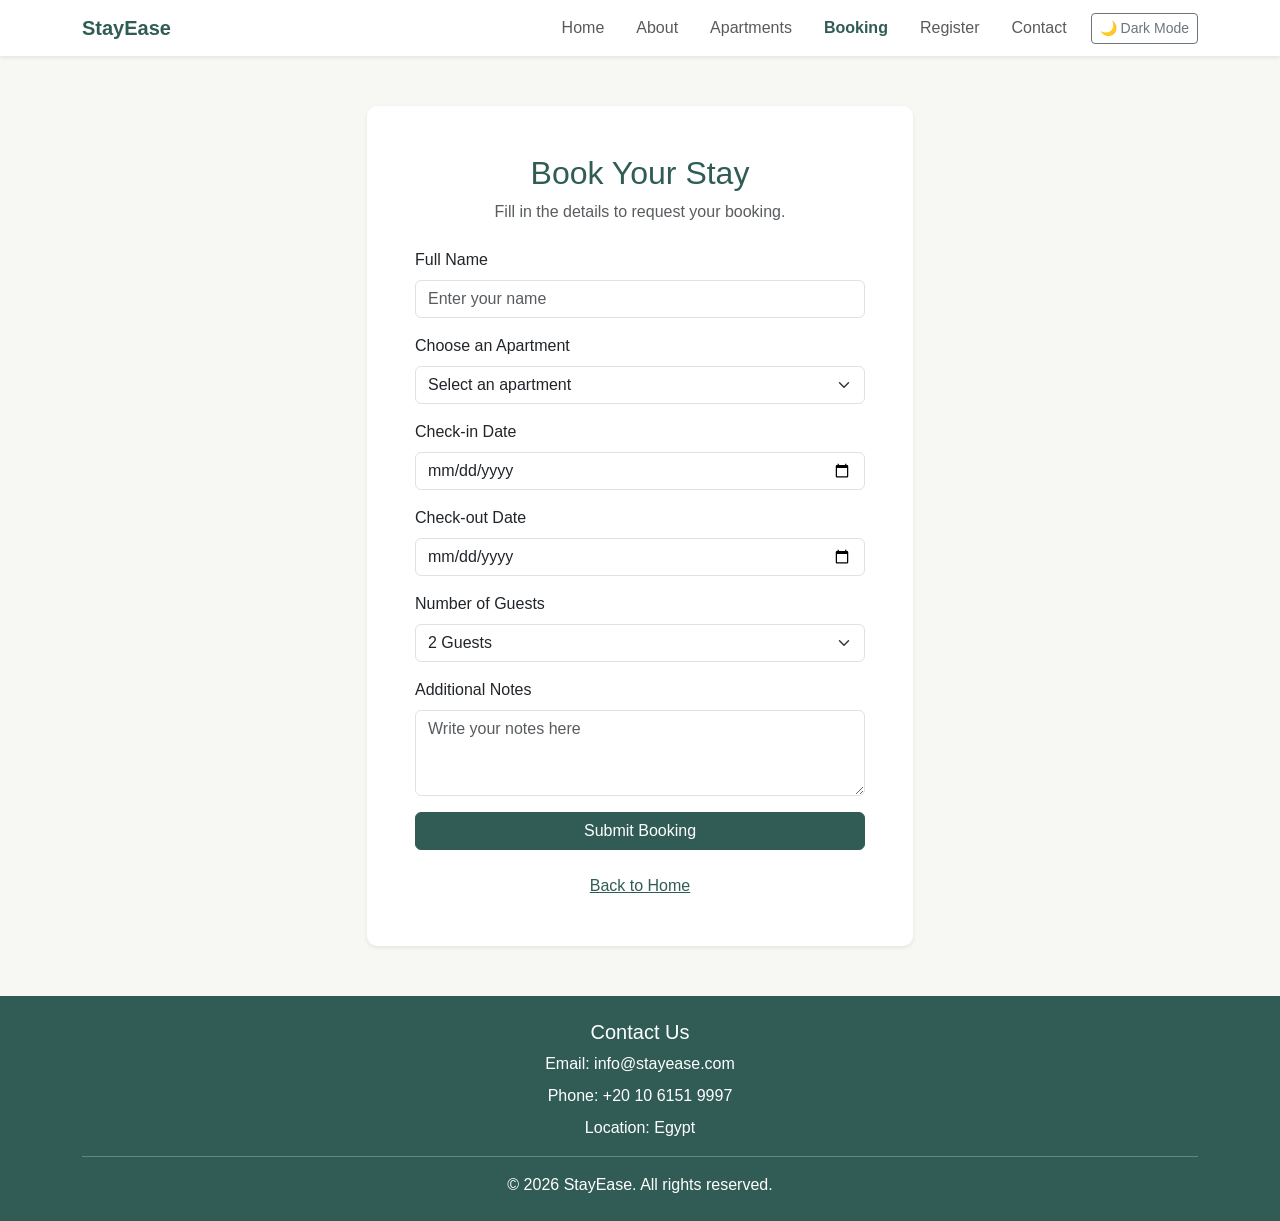
==== stayease/booking.html @ bee14d35 "final-project" ====
<!doctype html>
<html lang="en" data-bs-theme="light">
  <head>
    <meta charset="UTF-8" />
    <meta name="viewport" content="width=device-width, initial-scale=1.0" />
    <title>StayEase - Booking</title>

    <link
      href="https://cdn.jsdelivr.net/npm/bootstrap@5.3.8/dist/css/bootstrap.min.css"
      rel="stylesheet"
      integrity="sha384-sRIl4kxILFvY47J16cr9ZwB07vP4J8+LH7qKQnuqkuIAvNWLzeN8tE5YBujZqJLB"
      crossorigin="anonymous"
    />
    <link rel="stylesheet" href="./style.css" />

    <!-- In the head on purpose: applies the saved theme before the page is drawn -->
    <script src="./theme.js"></script>
  </head>
  <body class="d-flex flex-column min-vh-100">
    <!-- Navbar -->
    <nav class="navbar navbar-expand-lg bg-body shadow-sm">
      <div class="container">
        <a class="navbar-brand fw-bold" href="index.html">StayEase</a>

        <button
          class="navbar-toggler"
          type="button"
          data-bs-toggle="collapse"
          data-bs-target="#navbarMenu"
          aria-controls="navbarMenu"
          aria-expanded="false"
          aria-label="Toggle navigation"
        >
          <span class="navbar-toggler-icon"></span>
        </button>

        <div class="collapse navbar-collapse" id="navbarMenu">
          <ul class="navbar-nav ms-auto align-items-lg-center gap-lg-3">
            <li class="nav-item">
              <a class="nav-link" href="index.html">Home</a>
            </li>
            <li class="nav-item">
              <a class="nav-link" href="index.html#about">About</a>
            </li>
            <li class="nav-item">
              <a class="nav-link" href="index.html#apartments">Apartments</a>
            </li>
            <li class="nav-item">
              <a class="nav-link active" aria-current="page" href="booking.html"
                >Booking</a
              >
            </li>
            <li class="nav-item">
              <a class="nav-link" href="register.html">Register</a>
            </li>
            <li class="nav-item">
              <a class="nav-link" href="contact.html">Contact</a>
            </li>
          </ul>

          <button
            class="btn btn-outline-secondary btn-sm ms-lg-3 my-2 my-lg-0"
            id="themeBtn"
            type="button"
          >
            🌙 Dark Mode
          </button>
        </div>
      </div>
    </nav>

    <main class="flex-grow-1">
      <!-- Booking Form -->
      <section class="form-section">
        <div class="container">
          <div class="row justify-content-center">
            <div class="col-12 col-md-8 col-lg-6">
              <div class="card shadow-sm border-0">
                <div class="card-body p-4 p-md-5">
                  <h2 class="section-title text-center mb-2">Book Your Stay</h2>

                  <p class="text-body-secondary text-center mb-4">
                    Fill in the details to request your booking.
                  </p>

                  <form id="bookingForm" action="#" method="post" novalidate>
                    <div class="mb-3">
                      <label for="guest-name" class="form-label">
                        Full Name
                      </label>

                      <input
                        type="text"
                        class="form-control"
                        id="guest-name"
                        name="guest-name"
                        placeholder="Enter your name"
                        minlength="2"
                        autocomplete="name"
                        required
                      />

                      <div class="invalid-feedback">
                        Please enter your name (at least 2 characters).
                      </div>
                    </div>

                    <div class="mb-3">
                      <label for="apartment" class="form-label">
                        Choose an Apartment
                      </label>

                      <select
                        class="form-select"
                        id="apartment"
                        name="apartment"
                        required
                      >
                        <option value="" selected disabled>
                          Select an apartment
                        </option>

                        <optgroup label="Popular Apartments">
                          <option value="modern" data-price="50">
                            Modern Apartment - $50/night
                          </option>
                          <option value="luxury" data-price="80">
                            Luxury Apartment - $80/night
                          </option>
                          <option value="cozy" data-price="65">
                            Cozy Apartment - $65/night
                          </option>
                        </optgroup>

                        <optgroup label="Luxury Units">
                          <option value="penthouse" data-price="120">
                            Luxury Penthouse - $120/night
                          </option>
                          <option value="villa" data-price="210">
                            Beachfront Villa - $210/night
                          </option>
                          <option value="studio" data-price="75">
                            Garden Studio - $75/night
                          </option>
                          <option value="sunlit" data-price="120">
                            Sunlit Modern Apartment - $120/night
                          </option>
                          <option value="seaside" data-price="200">
                            Seaside Villa - $200/night
                          </option>
                          <option value="elegant" data-price="130">
                            Elegant City Apartment - $130/night
                          </option>
                        </optgroup>
                      </select>

                      <div class="invalid-feedback">
                        Please choose an apartment.
                      </div>
                    </div>

                    <div class="mb-3">
                      <label for="checkin" class="form-label">
                        Check-in Date
                      </label>

                      <input
                        type="date"
                        class="form-control"
                        id="checkin"
                        name="checkin"
                        required
                      />

                      <div class="invalid-feedback">
                        Please choose a check-in date (today or later).
                      </div>
                    </div>

                    <div class="mb-3">
                      <label for="checkout" class="form-label">
                        Check-out Date
                      </label>

                      <input
                        type="date"
                        class="form-control"
                        id="checkout"
                        name="checkout"
                        required
                      />

                      <div class="invalid-feedback">
                        Please choose a check-out date after your check-in date.
                      </div>
                    </div>

                    <div class="mb-3">
                      <label for="guests" class="form-label">
                        Number of Guests
                      </label>

                      <select
                        class="form-select"
                        id="guests"
                        name="guests"
                        required
                      >
                        <option value="1">1 Guest</option>
                        <option value="2" selected>2 Guests</option>
                        <option value="3">3 Guests</option>
                        <option value="4">4 Guests</option>
                        <option value="5">5 Guests</option>
                      </select>
                    </div>

                    <div class="mb-3">
                      <label for="notes" class="form-label">
                        Additional Notes
                      </label>

                      <textarea
                        class="form-control"
                        id="notes"
                        name="notes"
                        rows="3"
                        placeholder="Write your notes here"
                      ></textarea>
                    </div>

                    <!-- Filled in by booking.js once the apartment and dates are chosen -->
                    <div
                      id="bookingSummary"
                      class="alert alert-secondary d-none mb-4"
                      role="status"
                    ></div>

                    <button type="submit" class="btn main-btn w-100">
                      Submit Booking
                    </button>

                    <div
                      id="bookingSuccess"
                      class="alert alert-success mt-3 mb-0 d-none"
                      role="alert"
                    >
                      Your booking request has been received. We will contact
                      you soon.
                    </div>
                  </form>

                  <p class="text-center mt-4 mb-0">
                    <a href="index.html" class="back-link">Back to Home</a>
                  </p>
                </div>
              </div>
            </div>
          </div>
        </div>
      </section>
    </main>

    <!-- Footer -->
    <footer class="text-center py-4">
      <div class="container">
        <h5>Contact Us</h5>

        <p class="mb-2">
          Email:
          <a href="mailto:info@stayease.com">info@stayease.com</a>
        </p>

        <p class="mb-2">
          Phone:
          <a href="tel:+201061519997">+20 10 6151 9997</a>
        </p>

        <p class="mb-3">Location: Egypt</p>

        <hr />

        <p class="mb-0">&copy; 2026 StayEase. All rights reserved.</p>
      </div>
    </footer>

    <script src="https://cdn.jsdelivr.net/npm/bootstrap@5.3.8/dist/js/bootstrap.bundle.min.js"></script>
    <script src="./booking.js"></script>
  </body>
</html>
---- stayease/style.css ----
/* =========================================================
   StayEase - one stylesheet for every page
   (replaces the old style.css + main.css + theme.css)

   1. Colors (light + dark)
   2. Base
   3. Navbar
   4. Buttons
   5. Hero
   6. Cards
   7. Forms
   8. Contact page
   9. Footer
   ========================================================= */


/* ---------- 1. Colors ----------
   Light mode is the default. Dark mode uses Bootstrap's own
   data-bs-theme="dark" (set on <html> by theme.js), so we only
   change the colors here - no !important needed. */
:root {
    --brand: #315c55;          /* buttons */
    --brand-hover: #427a70;
    --brand-text: #315c55;     /* green used for text and links */
    --page-bg: #f7f7f4;
    --soft-bg: #e7efeb;
    --card-bg: #ffffff;
    --focus-ring: rgba(49, 92, 85, 0.15);
}

[data-bs-theme="dark"] {
    --brand: #3a7566;
    --brand-hover: #428070;
    --brand-text: #8fc7b5;
    --page-bg: #181c1b;
    --soft-bg: #202725;
    --card-bg: #272e2b;
    --focus-ring: rgba(143, 199, 181, 0.25);

    --bs-body-bg: #181c1b;
    --bs-body-bg-rgb: 24, 28, 27;
    --bs-body-color: #e8eeee;
    --bs-body-color-rgb: 232, 238, 238;
    --bs-border-color: #46534e;
}


/* ---------- 2. Base ---------- */
body {
    font-family: Arial, sans-serif;
    background-color: var(--page-bg);
}

.section-title,
.card-title,
.price,
.back-link {
    color: var(--brand-text);
}

.back-link:hover {
    color: var(--brand-text);
    text-decoration: underline;
}


/* ---------- 3. Navbar ----------
   We change Bootstrap's own navbar variables instead of fighting
   its selectors, so brand, hover and active colors just work. */
.navbar {
    --bs-navbar-brand-color: var(--brand-text);
    --bs-navbar-brand-hover-color: var(--brand-text);
    --bs-navbar-hover-color: var(--brand-text);
    --bs-navbar-active-color: var(--brand-text);
}

.navbar .nav-link {
    border-radius: 5px;
    transition: color 0.3s, background-color 0.3s;
}

.navbar .nav-link:hover {
    background-color: var(--soft-bg);
}

.navbar .nav-link.active {
    font-weight: 600;
}

/* The hamburger icon is a dark SVG, so flip it in dark mode */
[data-bs-theme="dark"] .navbar-toggler-icon {
    filter: invert(1);
}


/* ---------- 4. Buttons ----------
   Bootstrap's .btn:hover resets the background, so a custom button
   must set Bootstrap's button variables, not plain background/color. */
.main-btn {
    --bs-btn-color: #fff;
    --bs-btn-bg: var(--brand);
    --bs-btn-border-color: var(--brand);

    --bs-btn-hover-color: #fff;
    --bs-btn-hover-bg: var(--brand-hover);
    --bs-btn-hover-border-color: var(--brand-hover);

    --bs-btn-active-color: #fff;
    --bs-btn-active-bg: var(--brand-hover);
    --bs-btn-active-border-color: var(--brand-hover);

    --bs-btn-focus-shadow-rgb: 66, 122, 112;
}


/* ---------- 5. Hero ---------- */
.hero {
    min-height: 500px;
    padding: 120px 20px;

    display: flex;
    flex-direction: column;
    justify-content: center;
    align-items: center;

    background-image:
        linear-gradient(rgba(20, 40, 35, 0.45), rgba(20, 40, 35, 0.45)),
        url("./city.jpg");
    background-size: cover;
    background-position: center;
    background-repeat: no-repeat;
}

.hero h1 {
    font-size: clamp(2rem, 5vw, 2.8rem);
    font-weight: bold;
    margin-bottom: 20px;
}

.hero p {
    font-size: 18px;
    margin-bottom: 25px;
}

/* A thin light outline so the green button stays visible on the photo */
.hero .main-btn {
    --bs-btn-border-color: rgba(255, 255, 255, 0.7);
    --bs-btn-hover-border-color: #fff;
}


/* ---------- 6. Cards ---------- */
.card {
    --bs-card-bg: var(--card-bg);
    border-radius: 8px;
    overflow: hidden;
}

.apartment-img {
    height: 220px;
    object-fit: cover;
}

.unit-card {
    border-radius: 12px;
    transition: transform 0.3s ease, box-shadow 0.3s ease;
}

.unit-card:hover {
    transform: translateY(-6px);
    /* !important because Bootstrap's .shadow-sm is !important too */
    box-shadow: 0 12px 24px rgba(0, 0, 0, 0.12) !important;
}

.unit-img {
    height: 200px;
    object-fit: cover;
}

.badge {
    font-size: 0.75rem;
    padding: 6px 12px;
    border-radius: 20px;
}

@media (prefers-reduced-motion: reduce) {
    .unit-card,
    .navbar .nav-link {
        transition: none;
    }

    .unit-card:hover {
        transform: none;
    }
}


/* ---------- 7. Forms (booking + register) ---------- */
.form-section {
    padding: 50px 0;
}

.form-section .card {
    border-radius: 10px;
}

.form-control:focus,
.form-select:focus {
    border-color: var(--brand-text);
    box-shadow: 0 0 0 0.2rem var(--focus-ring);
}


/* ---------- 8. Contact page ---------- */
.contact {
    padding: 50px 10px 120px;
    background-color: var(--soft-bg);
    color: var(--brand-text);
}

.contact h1 {
    font-family: Georgia, serif;
    margin-bottom: 15px;
}

.contact h3 {
    font-family: Georgia, serif;
    font-size: 20px;
    margin-bottom: 20px;
}

.contact-info p {
    margin-bottom: 30px;
}

.contact-info p i {
    font-size: 22px;
    margin-right: 8px;
}

.contact-info p a {
    color: inherit;
}

.social {
    display: inline-block;
    margin-top: 10px;
    margin-right: 6px;
    padding: 4px 8px;
    color: var(--brand-text);
    border: 2px solid var(--brand-text);
    border-radius: 5px;
    text-decoration: none;
    transition: color 0.3s, background-color 0.3s;
}

.social:hover {
    color: #fff;
    background-color: var(--brand);
    border-color: var(--brand);
}

.contact-form {
    padding: 25px;
    background-color: var(--card-bg);
    border: 1px solid var(--bs-border-color);
    border-radius: 10px;
}


/* ---------- 9. Footer ---------- */
footer {
    background-color: #315c55;
    color: #fff;
}

footer a {
    color: #fff;
    text-decoration: none;
}

footer a:hover {
    color: #fff;
    text-decoration: underline;
}

footer hr {
    border-color: #fff;
}
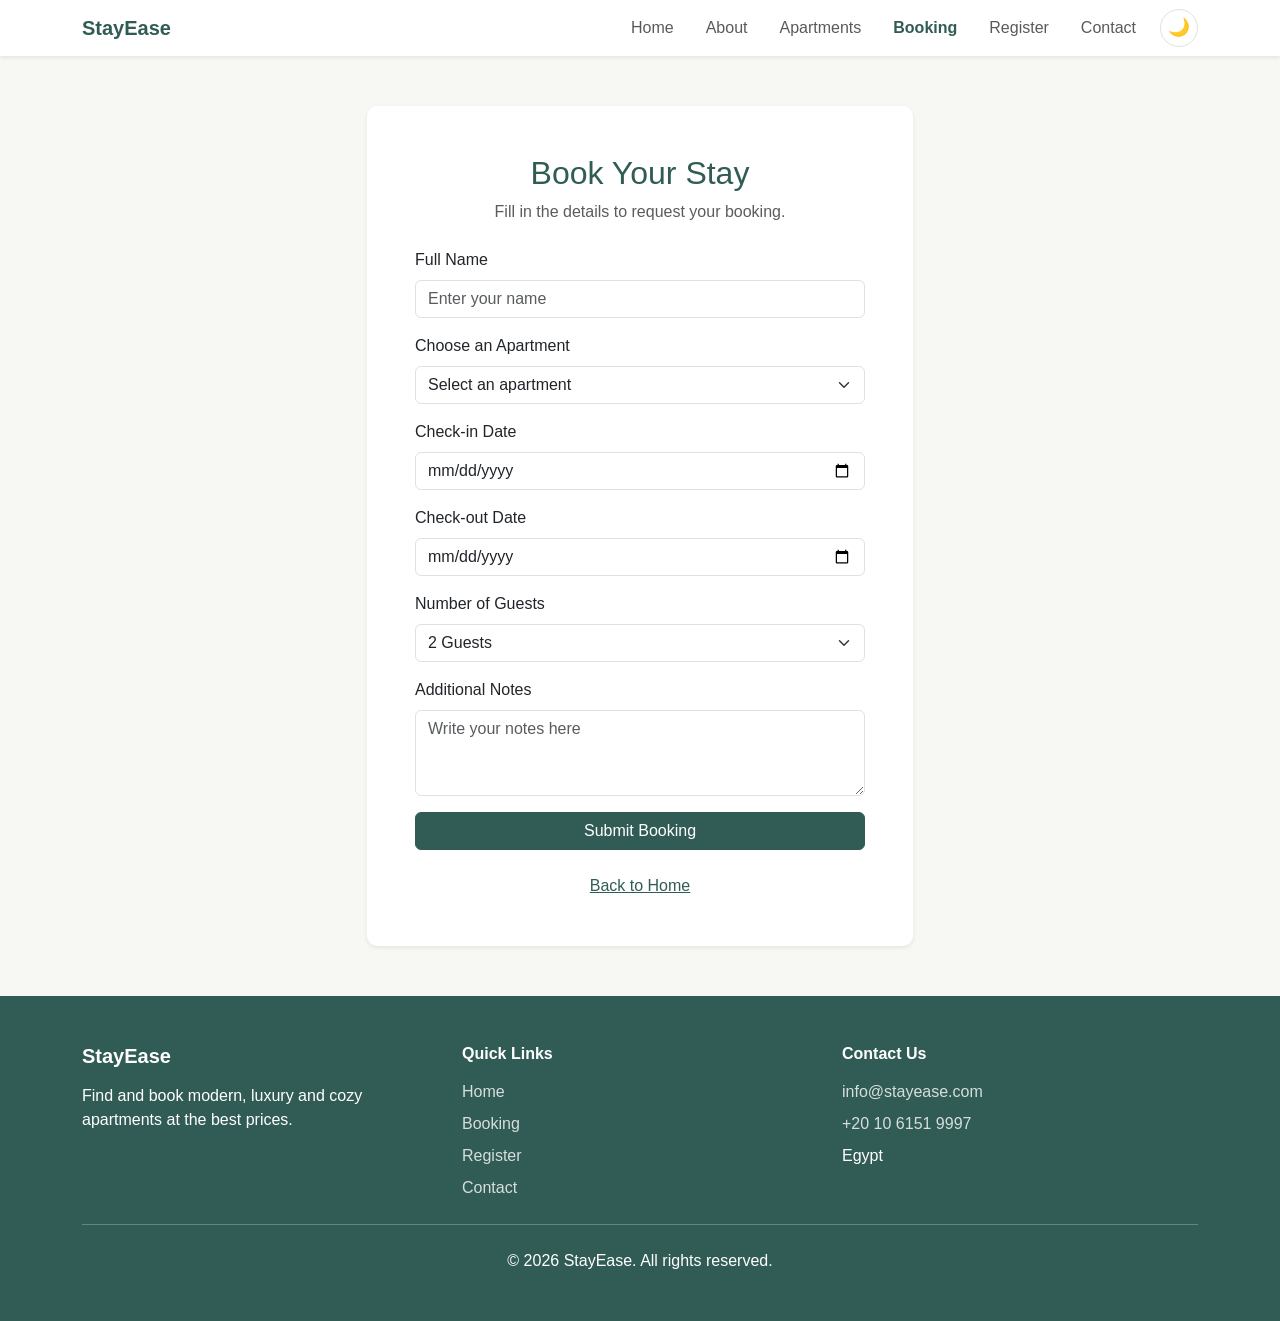
==== commit 9234ad24: "final edit" ====
--- a/stayease/booking.html
+++ b/stayease/booking.html
@@ -59,11 +59,13 @@
           </ul>
 
           <button
-            class="btn btn-outline-secondary btn-sm ms-lg-3 my-2 my-lg-0"
+            class="btn theme-btn ms-lg-3 my-2 my-lg-0"
             id="themeBtn"
             type="button"
+            aria-label="Switch to dark mode"
+            title="Switch to dark mode"
           >
-            🌙 Dark Mode
+            🌙
           </button>
         </div>
       </div>
@@ -121,34 +123,38 @@
                         </option>
 
                         <optgroup label="Popular Apartments">
-                          <option value="modern" data-price="50">
+                          <option value="modern" data-price="50 " data-max="2">
                             Modern Apartment - $50/night
                           </option>
-                          <option value="luxury" data-price="80">
+                          <option value="luxury" data-price="80" data-max="4">
                             Luxury Apartment - $80/night
                           </option>
-                          <option value="cozy" data-price="65">
+                          <option value="cozy" data-price="65" data-max="5">
                             Cozy Apartment - $65/night
                           </option>
                         </optgroup>
 
                         <optgroup label="Luxury Units">
-                          <option value="penthouse" data-price="120">
+                          <option
+                            value="penthouse"
+                            data-price="120"
+                            data-max="3"
+                          >
                             Luxury Penthouse - $120/night
                           </option>
-                          <option value="villa" data-price="210">
+                          <option value="villa" data-price="210" data-max="6">
                             Beachfront Villa - $210/night
                           </option>
-                          <option value="studio" data-price="75">
+                          <option value="studio" data-price="75" data-max="2">
                             Garden Studio - $75/night
                           </option>
-                          <option value="sunlit" data-price="120">
+                          <option value="sunlit" data-price="120" data-max="3">
                             Sunlit Modern Apartment - $120/night
                           </option>
-                          <option value="seaside" data-price="200">
+                          <option value="seaside" data-price="200" data-max="4">
                             Seaside Villa - $200/night
                           </option>
-                          <option value="elegant" data-price="130">
+                          <option value="elegant" data-price="130" data-max="3">
                             Elegant City Apartment - $130/night
                           </option>
                         </optgroup>
@@ -261,25 +267,42 @@
     </main>
 
     <!-- Footer -->
-    <footer class="text-center py-4">
+    <footer class="py-5">
       <div class="container">
-        <h5>Contact Us</h5>
-
-        <p class="mb-2">
-          Email:
-          <a href="mailto:info@stayease.com">info@stayease.com</a>
+        <div class="row g-4">
+          <div class="col-12 col-md-4">
+            <h5 class="fw-bold">StayEase</h5>
+            <p class="mb-0">
+              Find and book modern, luxury and cozy apartments at the best
+              prices.
+            </p>
+          </div>
+
+          <div class="col-6 col-md-4">
+            <h6 class="fw-bold">Quick Links</h6>
+            <ul class="list-unstyled mb-0">
+              <li><a href="index.html">Home</a></li>
+              <li><a href="booking.html">Booking</a></li>
+              <li><a href="register.html">Register</a></li>
+              <li><a href="contact.html">Contact</a></li>
+            </ul>
+          </div>
+
+          <div class="col-6 col-md-4">
+            <h6 class="fw-bold">Contact Us</h6>
+            <ul class="list-unstyled mb-0">
+              <li><a href="mailto:info@stayease.com">info@stayease.com</a></li>
+              <li><a href="tel:+201061519997">+20 10 6151 9997</a></li>
+              <li>Egypt</li>
+            </ul>
+          </div>
+        </div>
+
+        <hr class="my-4" />
+
+        <p class="text-center mb-0">
+          &copy; 2026 StayEase. All rights reserved.
         </p>
-
-        <p class="mb-2">
-          Phone:
-          <a href="tel:+201061519997">+20 10 6151 9997</a>
-        </p>
-
-        <p class="mb-3">Location: Egypt</p>
-
-        <hr />
-
-        <p class="mb-0">&copy; 2026 StayEase. All rights reserved.</p>
       </div>
     </footer>
 
--- a/stayease/style.css
+++ b/stayease/style.css
@@ -13,277 +13,316 @@
    9. Footer
    ========================================================= */
 
-
 /* ---------- 1. Colors ----------
    Light mode is the default. Dark mode uses Bootstrap's own
    data-bs-theme="dark" (set on <html> by theme.js), so we only
    change the colors here - no !important needed. */
 :root {
-    --brand: #315c55;          /* buttons */
-    --brand-hover: #427a70;
-    --brand-text: #315c55;     /* green used for text and links */
-    --page-bg: #f7f7f4;
-    --soft-bg: #e7efeb;
-    --card-bg: #ffffff;
-    --focus-ring: rgba(49, 92, 85, 0.15);
+  --brand: #315c55; /* buttons */
+  --brand-hover: #427a70;
+  --brand-text: #315c55; /* green used for text and links */
+  --page-bg: #f7f7f4;
+  --soft-bg: #e7efeb;
+  --card-bg: #ffffff;
+  --focus-ring: rgba(49, 92, 85, 0.15);
 }
 
 [data-bs-theme="dark"] {
-    --brand: #3a7566;
-    --brand-hover: #428070;
-    --brand-text: #8fc7b5;
-    --page-bg: #181c1b;
-    --soft-bg: #202725;
-    --card-bg: #272e2b;
-    --focus-ring: rgba(143, 199, 181, 0.25);
-
-    --bs-body-bg: #181c1b;
-    --bs-body-bg-rgb: 24, 28, 27;
-    --bs-body-color: #e8eeee;
-    --bs-body-color-rgb: 232, 238, 238;
-    --bs-border-color: #46534e;
-}
-
+  --brand: #3a7566;
+  --brand-hover: #428070;
+  --brand-text: #8fc7b5;
+  --page-bg: #181c1b;
+  --soft-bg: #202725;
+  --card-bg: #272e2b;
+  --focus-ring: rgba(143, 199, 181, 0.25);
+
+  --bs-body-bg: #181c1b;
+  --bs-body-bg-rgb: 24, 28, 27;
+  --bs-body-color: #e8eeee;
+  --bs-body-color-rgb: 232, 238, 238;
+  --bs-border-color: #46534e;
+}
 
 /* ---------- 2. Base ---------- */
 body {
-    font-family: Arial, sans-serif;
-    background-color: var(--page-bg);
+  font-family: Arial, sans-serif;
+  background-color: var(--page-bg);
 }
 
 .section-title,
 .card-title,
 .price,
 .back-link {
-    color: var(--brand-text);
+  color: var(--brand-text);
 }
 
 .back-link:hover {
-    color: var(--brand-text);
-    text-decoration: underline;
-}
-
+  color: var(--brand-text);
+  text-decoration: underline;
+}
 
 /* ---------- 3. Navbar ----------
    We change Bootstrap's own navbar variables instead of fighting
    its selectors, so brand, hover and active colors just work. */
 .navbar {
-    --bs-navbar-brand-color: var(--brand-text);
-    --bs-navbar-brand-hover-color: var(--brand-text);
-    --bs-navbar-hover-color: var(--brand-text);
-    --bs-navbar-active-color: var(--brand-text);
+  --bs-navbar-brand-color: var(--brand-text);
+  --bs-navbar-brand-hover-color: var(--brand-text);
+  --bs-navbar-hover-color: var(--brand-text);
+  --bs-navbar-active-color: var(--brand-text);
 }
 
 .navbar .nav-link {
-    border-radius: 5px;
-    transition: color 0.3s, background-color 0.3s;
+  border-radius: 5px;
+  transition:
+    color 0.3s,
+    background-color 0.3s;
 }
 
 .navbar .nav-link:hover {
-    background-color: var(--soft-bg);
+  background-color: var(--soft-bg);
 }
 
 .navbar .nav-link.active {
-    font-weight: 600;
+  font-weight: 600;
 }
 
 /* The hamburger icon is a dark SVG, so flip it in dark mode */
 [data-bs-theme="dark"] .navbar-toggler-icon {
-    filter: invert(1);
-}
-
+  filter: invert(1);
+}
 
 /* ---------- 4. Buttons ----------
    Bootstrap's .btn:hover resets the background, so a custom button
    must set Bootstrap's button variables, not plain background/color. */
 .main-btn {
-    --bs-btn-color: #fff;
-    --bs-btn-bg: var(--brand);
-    --bs-btn-border-color: var(--brand);
-
-    --bs-btn-hover-color: #fff;
-    --bs-btn-hover-bg: var(--brand-hover);
-    --bs-btn-hover-border-color: var(--brand-hover);
-
-    --bs-btn-active-color: #fff;
-    --bs-btn-active-bg: var(--brand-hover);
-    --bs-btn-active-border-color: var(--brand-hover);
-
-    --bs-btn-focus-shadow-rgb: 66, 122, 112;
-}
-
+  --bs-btn-color: #fff;
+  --bs-btn-bg: var(--brand);
+  --bs-btn-border-color: var(--brand);
+
+  --bs-btn-hover-color: #fff;
+  --bs-btn-hover-bg: var(--brand-hover);
+  --bs-btn-hover-border-color: var(--brand-hover);
+
+  --bs-btn-active-color: #fff;
+  --bs-btn-active-bg: var(--brand-hover);
+  --bs-btn-active-border-color: var(--brand-hover);
+
+  --bs-btn-focus-shadow-rgb: 66, 122, 112;
+}
 
 /* ---------- 5. Hero ---------- */
 .hero {
-    min-height: 500px;
-    padding: 120px 20px;
-
-    display: flex;
-    flex-direction: column;
-    justify-content: center;
-    align-items: center;
-
-    background-image:
-        linear-gradient(rgba(20, 40, 35, 0.45), rgba(20, 40, 35, 0.45)),
-        url("./city.jpg");
-    background-size: cover;
-    background-position: center;
-    background-repeat: no-repeat;
+  min-height: 500px;
+  padding: 120px 20px;
+
+  display: flex;
+  flex-direction: column;
+  justify-content: center;
+  align-items: center;
+
+  background-image:
+    linear-gradient(rgba(20, 40, 35, 0.45), rgba(20, 40, 35, 0.45)),
+    url("./city.jpg");
+  background-size: cover;
+  background-position: center;
+  background-repeat: no-repeat;
 }
 
 .hero h1 {
-    font-size: clamp(2rem, 5vw, 2.8rem);
-    font-weight: bold;
-    margin-bottom: 20px;
+  font-size: clamp(2rem, 5vw, 2.8rem);
+  font-weight: bold;
+  margin-bottom: 20px;
 }
 
 .hero p {
-    font-size: 18px;
-    margin-bottom: 25px;
+  font-size: 18px;
+  margin-bottom: 25px;
 }
 
 /* A thin light outline so the green button stays visible on the photo */
 .hero .main-btn {
-    --bs-btn-border-color: rgba(255, 255, 255, 0.7);
-    --bs-btn-hover-border-color: #fff;
-}
-
+  --bs-btn-border-color: rgba(255, 255, 255, 0.7);
+  --bs-btn-hover-border-color: #fff;
+}
 
 /* ---------- 6. Cards ---------- */
 .card {
-    --bs-card-bg: var(--card-bg);
-    border-radius: 8px;
-    overflow: hidden;
+  --bs-card-bg: var(--card-bg);
+  border-radius: 8px;
+  overflow: hidden;
 }
 
 .apartment-img {
-    height: 220px;
-    object-fit: cover;
+  height: 220px;
+  object-fit: cover;
 }
 
 .unit-card {
-    border-radius: 12px;
-    transition: transform 0.3s ease, box-shadow 0.3s ease;
+  border-radius: 12px;
+  transition:
+    transform 0.3s ease,
+    box-shadow 0.3s ease;
 }
 
 .unit-card:hover {
-    transform: translateY(-6px);
-    /* !important because Bootstrap's .shadow-sm is !important too */
-    box-shadow: 0 12px 24px rgba(0, 0, 0, 0.12) !important;
+  transform: translateY(-6px);
+  /* !important because Bootstrap's .shadow-sm is !important too */
+  box-shadow: 0 12px 24px rgba(0, 0, 0, 0.12) !important;
 }
 
 .unit-img {
-    height: 200px;
-    object-fit: cover;
+  height: 200px;
+  object-fit: cover;
 }
 
 .badge {
-    font-size: 0.75rem;
-    padding: 6px 12px;
-    border-radius: 20px;
+  font-size: 0.75rem;
+  padding: 6px 12px;
+  border-radius: 20px;
 }
 
 @media (prefers-reduced-motion: reduce) {
-    .unit-card,
-    .navbar .nav-link {
-        transition: none;
-    }
-
-    .unit-card:hover {
-        transform: none;
-    }
-}
-
+  .unit-card,
+  .navbar .nav-link {
+    transition: none;
+  }
+
+  .unit-card:hover {
+    transform: none;
+  }
+}
 
 /* ---------- 7. Forms (booking + register) ---------- */
 .form-section {
-    padding: 50px 0;
+  padding: 50px 0;
 }
 
 .form-section .card {
-    border-radius: 10px;
+  border-radius: 10px;
 }
 
 .form-control:focus,
 .form-select:focus {
-    border-color: var(--brand-text);
-    box-shadow: 0 0 0 0.2rem var(--focus-ring);
-}
-
+  border-color: var(--brand-text);
+  box-shadow: 0 0 0 0.2rem var(--focus-ring);
+}
 
 /* ---------- 8. Contact page ---------- */
 .contact {
-    padding: 50px 10px 120px;
-    background-color: var(--soft-bg);
-    color: var(--brand-text);
+  padding: 50px 10px 120px;
+  background-color: var(--soft-bg);
+  color: var(--brand-text);
 }
 
 .contact h1 {
-    font-family: Georgia, serif;
-    margin-bottom: 15px;
+  font-family: Georgia, serif;
+  margin-bottom: 15px;
 }
 
 .contact h3 {
-    font-family: Georgia, serif;
-    font-size: 20px;
-    margin-bottom: 20px;
+  font-family: Georgia, serif;
+  font-size: 20px;
+  margin-bottom: 20px;
 }
 
 .contact-info p {
-    margin-bottom: 30px;
+  margin-bottom: 30px;
 }
 
 .contact-info p i {
-    font-size: 22px;
-    margin-right: 8px;
+  font-size: 22px;
+  margin-right: 8px;
 }
 
 .contact-info p a {
-    color: inherit;
+  color: inherit;
 }
 
 .social {
-    display: inline-block;
-    margin-top: 10px;
-    margin-right: 6px;
-    padding: 4px 8px;
-    color: var(--brand-text);
-    border: 2px solid var(--brand-text);
-    border-radius: 5px;
-    text-decoration: none;
-    transition: color 0.3s, background-color 0.3s;
+  display: inline-block;
+  margin-top: 10px;
+  margin-right: 6px;
+  padding: 4px 8px;
+  color: var(--brand-text);
+  border: 2px solid var(--brand-text);
+  border-radius: 5px;
+  text-decoration: none;
+  transition:
+    color 0.3s,
+    background-color 0.3s;
 }
 
 .social:hover {
-    color: #fff;
-    background-color: var(--brand);
-    border-color: var(--brand);
+  color: #fff;
+  background-color: var(--brand);
+  border-color: var(--brand);
 }
 
 .contact-form {
-    padding: 25px;
-    background-color: var(--card-bg);
-    border: 1px solid var(--bs-border-color);
-    border-radius: 10px;
-}
-
+  padding: 25px;
+  background-color: var(--card-bg);
+  border: 1px solid var(--bs-border-color);
+  border-radius: 10px;
+}
 
 /* ---------- 9. Footer ---------- */
 footer {
-    background-color: #315c55;
-    color: #fff;
-}
-
+  background-color: #315c55;
+  color: #fff;
+}
+
+/* Column titles: a little space under them */
+footer h5,
+footer h6 {
+  margin-bottom: 1rem;
+}
+
+/* Space between the list items, but not after the last one */
+footer li {
+  margin-bottom: 0.5rem;
+}
+
+footer li:last-child {
+  margin-bottom: 0;
+}
+
+/* Links are slightly soft, and become fully white on hover */
 footer a {
-    color: #fff;
-    text-decoration: none;
+  color: rgba(255, 255, 255, 0.8);
+  text-decoration: none;
+  transition: color 0.2s ease;
 }
 
 footer a:hover {
-    color: #fff;
-    text-decoration: underline;
+  color: #fff;
+  text-decoration: underline;
 }
 
 footer hr {
-    border-color: #fff;
-}
+  border-color: #fff;
+}
+
+/* ---------- 10. Theme button ---------- */
+.theme-btn {
+  width: 38px;
+  height: 38px;
+  padding: 0;
+  display: inline-flex;
+  align-items: center;
+  justify-content: center;
+  border: 1px solid var(--bs-border-color);
+  border-radius: 50%;
+  background-color: transparent;
+  font-size: 1.1rem;
+  line-height: 1;
+  transition:
+    background-color 0.2s ease,
+    border-color 0.2s ease,
+    transform 0.2s ease;
+}
+
+.theme-btn:hover {
+  background-color: var(--soft-bg);
+  border-color: var(--brand-text);
+  transform: rotate(20deg);
+}
